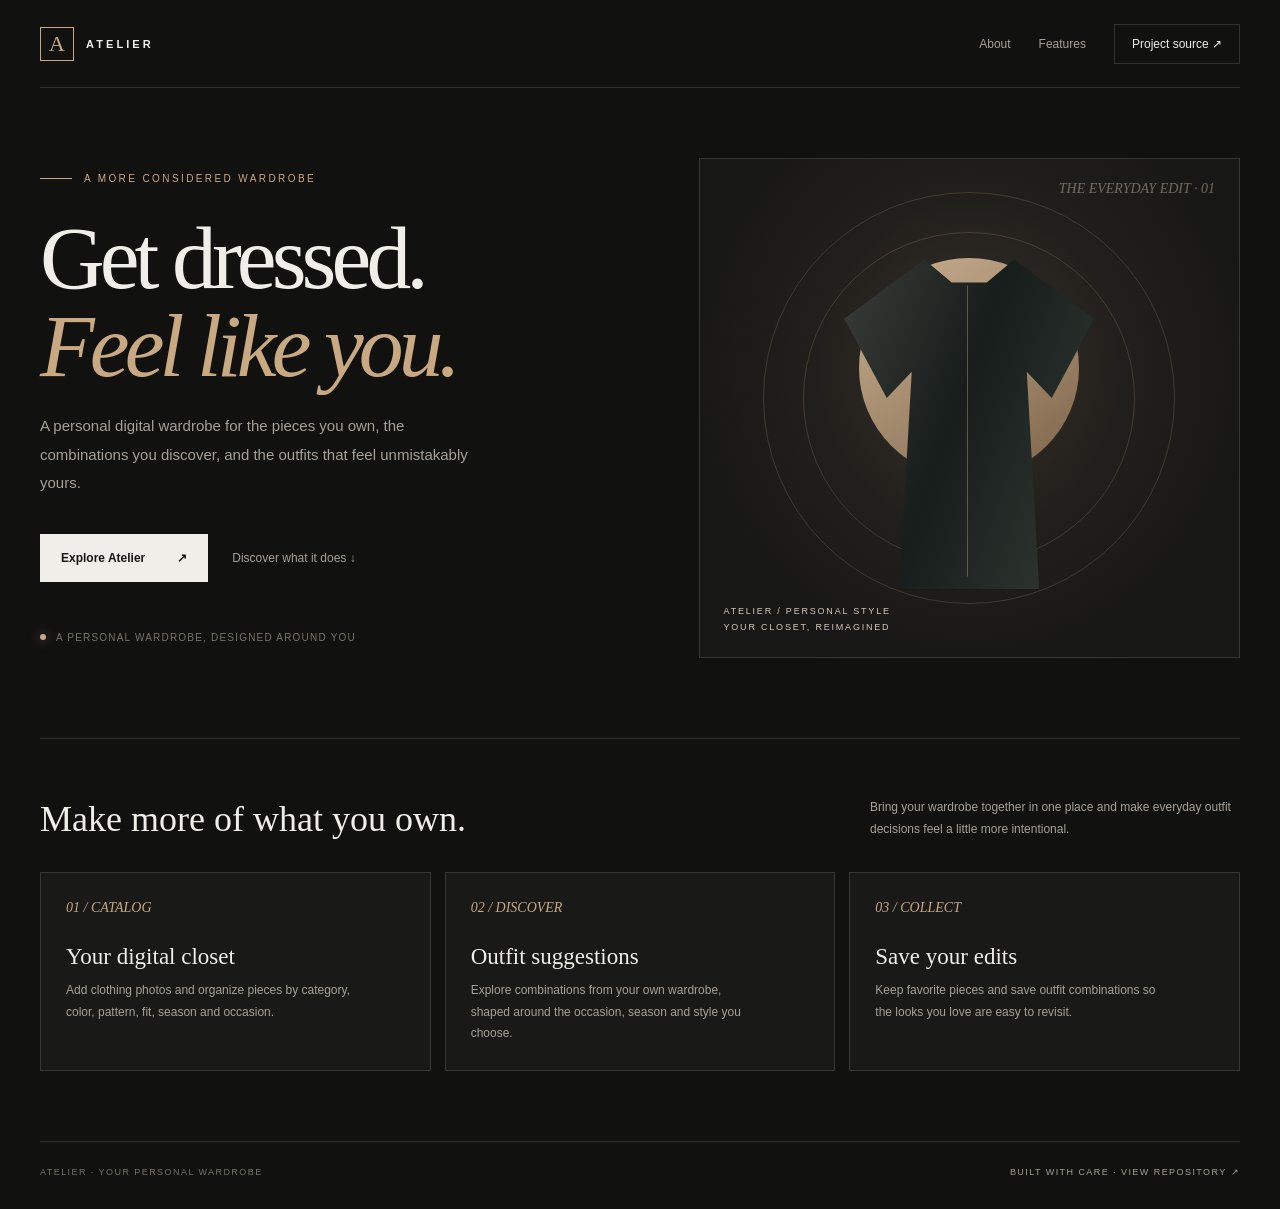
==== index.html @ a168b687 "Add standalone Atelier GitHub Pages landing page" ====
<!doctype html>
<html lang="en">
<head>
  <meta charset="utf-8">
  <meta name="viewport" content="width=device-width, initial-scale=1">
  <meta name="theme-color" content="#111110">
  <meta name="description" content="Atelier is a personal digital wardrobe: organize the pieces you own and discover outfits that feel like you.">
  <title>Atelier — Your wardrobe, thoughtfully edited</title>
  <style>
    :root{color-scheme:dark;--bg:#111110;--panel:#191918;--ink:#f0eee9;--muted:#a5a198;--quiet:#77736b;--gold:#c9a982;--line:rgba(240,238,233,.14);--serif:Georgia,"Times New Roman",serif;--sans:"Avenir Next",Avenir,"Segoe UI",sans-serif}
    *{box-sizing:border-box}html{min-width:320px;scroll-behavior:smooth}body{margin:0;background:var(--bg);color:var(--ink);font-family:var(--sans);-webkit-font-smoothing:antialiased}
    a{color:inherit;text-decoration:none}.shell{width:min(1200px,calc(100% - 64px));margin:auto}
    .topbar{height:88px;display:flex;align-items:center;justify-content:space-between;border-bottom:1px solid var(--line)}
    .brand{display:flex;align-items:center;gap:12px;font-size:11px;font-weight:700;letter-spacing:.28em}
    .brand-mark{width:34px;height:34px;display:grid;place-items:center;border:1px solid var(--gold);color:var(--gold);font:22px var(--serif);letter-spacing:0}
    .nav{display:flex;align-items:center;gap:28px;color:var(--muted);font-size:12px}.nav a:hover,.footer a:hover{color:var(--ink)}
    .nav .nav-cta{padding:12px 17px;border:1px solid var(--line);color:var(--ink)}
    .hero{min-height:650px;display:grid;grid-template-columns:1.05fr .95fr;align-items:center;gap:60px;padding:70px 0 80px}
    .eyebrow{display:flex;align-items:center;gap:12px;color:var(--gold);font-size:10px;letter-spacing:.24em;text-transform:uppercase}
    .eyebrow:before{content:"";width:32px;height:1px;background:var(--gold)}
    h1{margin:30px 0 22px;font:clamp(58px,7vw,94px)/.98 var(--serif);font-weight:400;letter-spacing:-.055em}
    h1 em{color:var(--gold);font-weight:400}
    .intro{max-width:440px;color:var(--muted);font-size:15px;line-height:1.9}
    .actions{display:flex;align-items:center;gap:24px;flex-wrap:wrap;margin-top:36px}
    .primary{display:inline-flex;align-items:center;gap:32px;padding:17px 21px;background:var(--ink);color:#171614;font-size:12px;font-weight:650;transition:transform .2s,background .2s}
    .primary:hover{transform:translateY(-2px);background:#d8c2a7}
    .secondary{font-size:12px;color:var(--muted)}.secondary:hover{color:var(--ink)}
    .private-note{display:flex;align-items:center;gap:10px;margin-top:50px;color:var(--quiet);font-size:10px;letter-spacing:.12em;text-transform:uppercase}
    .dot{width:6px;height:6px;border-radius:50%;background:var(--gold);box-shadow:0 0 12px #c9a98288}
    .visual{position:relative;min-height:500px;overflow:hidden;background:radial-gradient(ellipse at 50% 42%,#39332c 0,#211f1b 42%,#171715 75%);border:1px solid var(--line)}
    .visual:before,.visual:after{content:"";position:absolute;border:1px solid #c9a98235;border-radius:50%;width:410px;height:410px;left:50%;top:48%;transform:translate(-50%,-50%)}
    .visual:after{width:330px;height:330px}
    .sun{position:absolute;width:220px;height:220px;border-radius:50%;background:linear-gradient(145deg,#e5c8a5,#8b6e50);opacity:.86;left:50%;top:42%;transform:translate(-50%,-50%);filter:blur(.2px)}
    .garment{position:absolute;z-index:2;left:50%;top:48%;transform:translate(-50%,-42%);width:250px;height:330px;background:linear-gradient(110deg,#393d39,#171d1b 45%,#343a35);clip-path:polygon(32% 0,43% 7%,57% 7%,68% 0,100% 18%,83% 42%,73% 34%,78% 100%,22% 100%,27% 34%,17% 42%,0 18%);filter:drop-shadow(0 18px 28px #0009)}
    .garment:after{content:"";position:absolute;left:49%;top:8%;height:88%;width:1px;background:#d8c8ae55}
    .visual-label{position:absolute;z-index:3;left:24px;bottom:22px;color:#d6c7b5;font-size:9px;letter-spacing:.2em;line-height:1.8}
    .visual-index{position:absolute;right:24px;top:22px;color:#d6c7b577;font:italic 14px var(--serif)}
    .section{border-top:1px solid var(--line);padding:58px 0 70px}
    .section-head{display:flex;align-items:end;justify-content:space-between;gap:30px;margin-bottom:32px}
    .section h2{margin:0;font:36px var(--serif);font-weight:400}
    .section-head p{max-width:370px;margin:0;color:var(--muted);font-size:12px;line-height:1.8}
    .features{display:grid;grid-template-columns:repeat(3,1fr);gap:14px}
    .feature{min-height:190px;padding:25px;background:var(--panel);border:1px solid var(--line)}
    .number{color:var(--gold);font:italic 14px var(--serif)}
    .feature h3{margin:28px 0 10px;font:23px var(--serif);font-weight:400}
    .feature p{max-width:290px;margin:0;color:var(--muted);font-size:12px;line-height:1.8}
    .footer{display:flex;justify-content:space-between;gap:20px;padding:25px 0 32px;border-top:1px solid var(--line);color:var(--quiet);font-size:9px;letter-spacing:.16em;text-transform:uppercase}
    .footer a{color:var(--muted)}
    @media(max-width:760px){.shell{width:min(100% - 36px,560px)}.topbar{height:72px}.nav{gap:14px}.nav .nav-cta{padding:10px}.hero{grid-template-columns:1fr;gap:38px;padding:62px 0}.hero-copy{padding:0 2px}h1{font-size:clamp(58px,15vw,82px)}.visual{min-height:420px}.section-head{display:block}.section-head p{margin-top:14px}.features{grid-template-columns:1fr}.feature{min-height:160px}.footer{flex-direction:column}.private-note{margin-top:34px}}
    @media(prefers-reduced-motion:reduce){html{scroll-behavior:auto}*,*:before,*:after{transition:none!important}}
  </style>
</head>
<body>
  <div class="shell">
    <header class="topbar">
      <a class="brand" href="./" aria-label="Atelier home"><span class="brand-mark">A</span><span>ATELIER</span></a>
      <nav class="nav" aria-label="Main navigation">
        <a href="#about">About</a>
        <a href="#features">Features</a>
        <a class="nav-cta" href="https://github.com/DHANUSH7331/Wardrobe" target="_blank" rel="noopener noreferrer">Project source ↗</a>
      </nav>
    </header>
    <main>
      <section class="hero" id="about">
        <div class="hero-copy">
          <p class="eyebrow">A more considered wardrobe</p>
          <h1>Get dressed.<br><em>Feel like you.</em></h1>
          <p class="intro">A personal digital wardrobe for the pieces you own, the combinations you discover, and the outfits that feel unmistakably yours.</p>
          <div class="actions">
            <a class="primary" href="https://github.com/DHANUSH7331/Wardrobe" target="_blank" rel="noopener noreferrer">Explore Atelier <span aria-hidden="true">↗</span></a>
            <a class="secondary" href="#features">Discover what it does ↓</a>
          </div>
          <p class="private-note"><span class="dot"></span> A personal wardrobe, designed around you</p>
        </div>
        <div class="visual" role="img" aria-label="Abstract editorial illustration of a tailored garment">
          <span class="visual-index">THE EVERYDAY EDIT · 01</span>
          <span class="sun"></span><span class="garment"></span>
          <span class="visual-label">ATELIER / PERSONAL STYLE<br>YOUR CLOSET, REIMAGINED</span>
        </div>
      </section>
      <section class="section" id="features">
        <div class="section-head">
          <h2>Make more of what you own.</h2>
          <p>Bring your wardrobe together in one place and make everyday outfit decisions feel a little more intentional.</p>
        </div>
        <div class="features">
          <article class="feature"><span class="number">01 / CATALOG</span><h3>Your digital closet</h3><p>Add clothing photos and organize pieces by category, color, pattern, fit, season and occasion.</p></article>
          <article class="feature"><span class="number">02 / DISCOVER</span><h3>Outfit suggestions</h3><p>Explore combinations from your own wardrobe, shaped around the occasion, season and style you choose.</p></article>
          <article class="feature"><span class="number">03 / COLLECT</span><h3>Save your edits</h3><p>Keep favorite pieces and save outfit combinations so the looks you love are easy to revisit.</p></article>
        </div>
      </section>
    </main>
    <footer class="footer"><span>ATELIER · YOUR PERSONAL WARDROBE</span><a href="https://github.com/DHANUSH7331/Wardrobe" target="_blank" rel="noopener noreferrer">Built with care · View repository ↗</a></footer>
  </div>
</body>
</html>
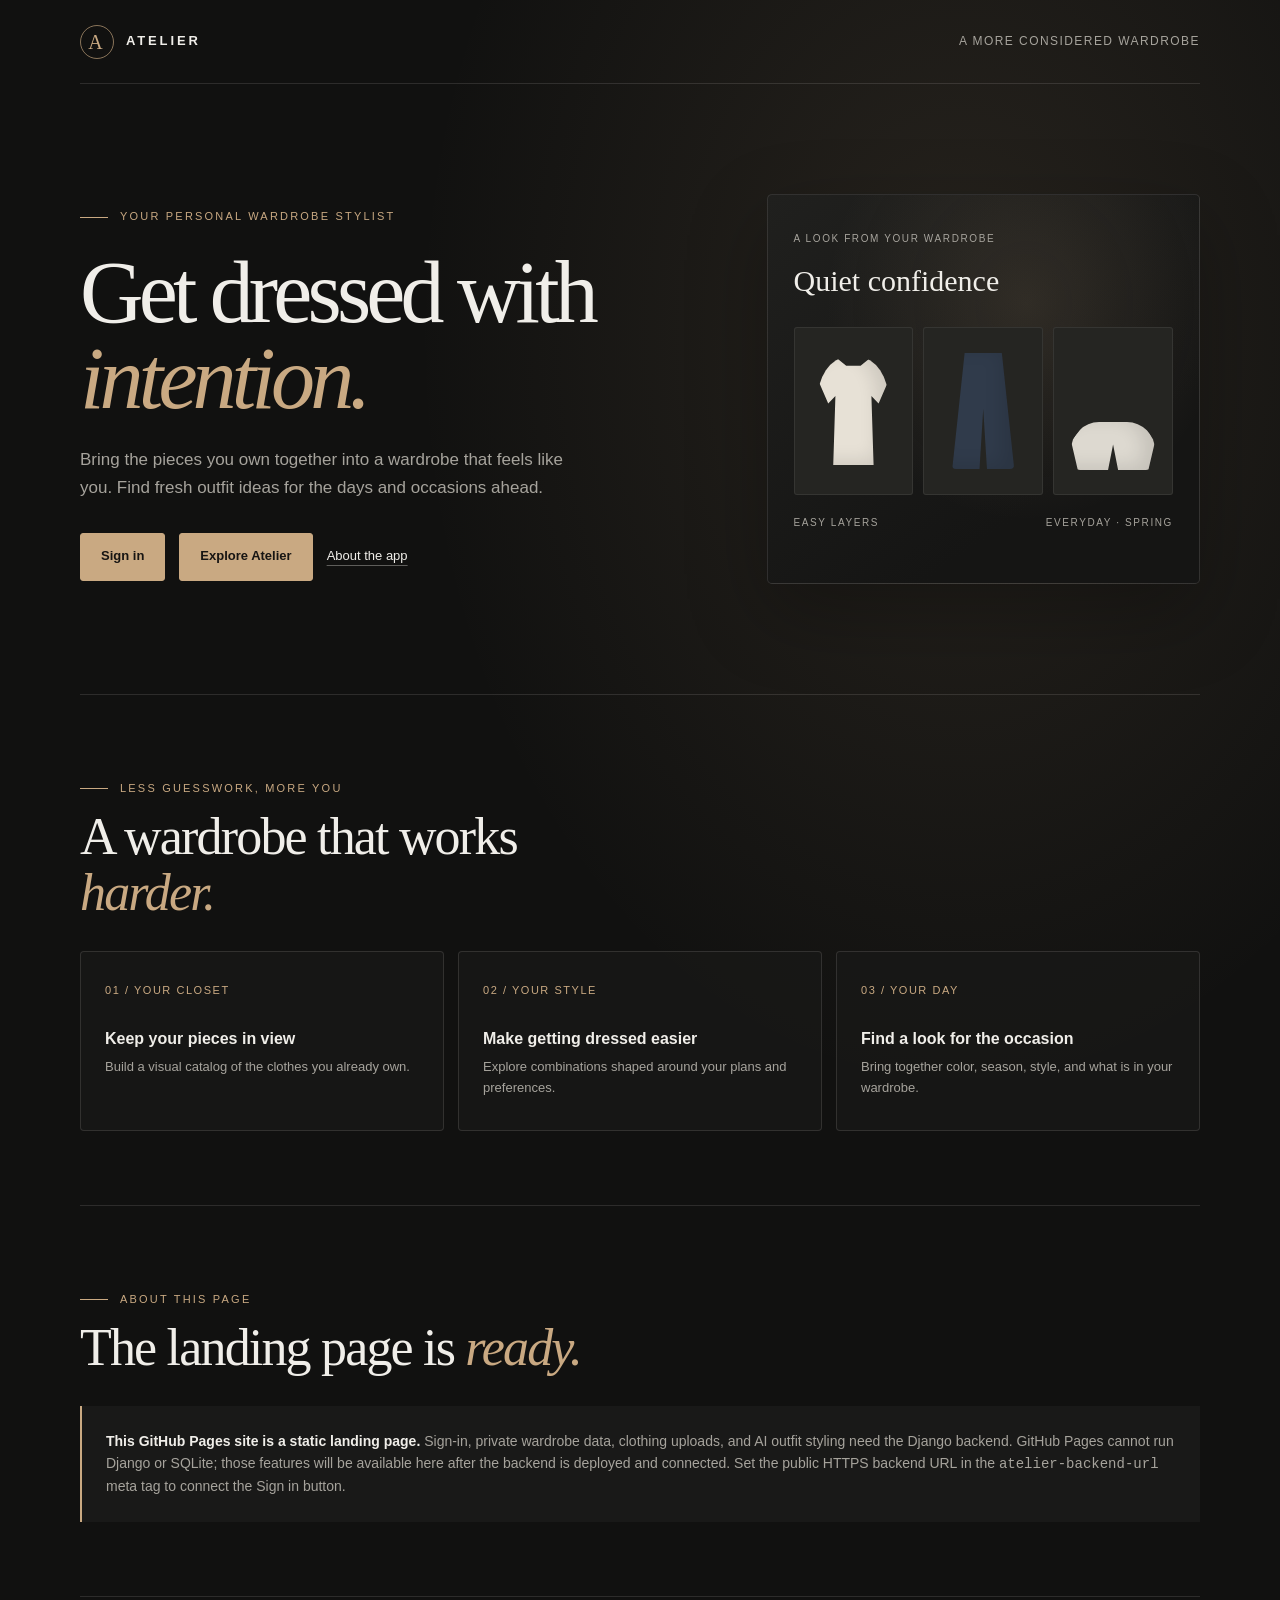
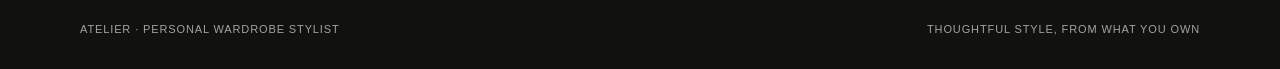
==== commit 61cfee67: "changes" ====
--- a/index.html
+++ b/index.html
@@ -1,96 +1,457 @@
 <!doctype html>
 <html lang="en">
 <head>
-  <meta charset="utf-8">
-  <meta name="viewport" content="width=device-width, initial-scale=1">
-  <meta name="theme-color" content="#111110">
-  <meta name="description" content="Atelier is a personal digital wardrobe: organize the pieces you own and discover outfits that feel like you.">
-  <title>Atelier — Your wardrobe, thoughtfully edited</title>
-  <style>
-    :root{color-scheme:dark;--bg:#111110;--panel:#191918;--ink:#f0eee9;--muted:#a5a198;--quiet:#77736b;--gold:#c9a982;--line:rgba(240,238,233,.14);--serif:Georgia,"Times New Roman",serif;--sans:"Avenir Next",Avenir,"Segoe UI",sans-serif}
-    *{box-sizing:border-box}html{min-width:320px;scroll-behavior:smooth}body{margin:0;background:var(--bg);color:var(--ink);font-family:var(--sans);-webkit-font-smoothing:antialiased}
-    a{color:inherit;text-decoration:none}.shell{width:min(1200px,calc(100% - 64px));margin:auto}
-    .topbar{height:88px;display:flex;align-items:center;justify-content:space-between;border-bottom:1px solid var(--line)}
-    .brand{display:flex;align-items:center;gap:12px;font-size:11px;font-weight:700;letter-spacing:.28em}
-    .brand-mark{width:34px;height:34px;display:grid;place-items:center;border:1px solid var(--gold);color:var(--gold);font:22px var(--serif);letter-spacing:0}
-    .nav{display:flex;align-items:center;gap:28px;color:var(--muted);font-size:12px}.nav a:hover,.footer a:hover{color:var(--ink)}
-    .nav .nav-cta{padding:12px 17px;border:1px solid var(--line);color:var(--ink)}
-    .hero{min-height:650px;display:grid;grid-template-columns:1.05fr .95fr;align-items:center;gap:60px;padding:70px 0 80px}
-    .eyebrow{display:flex;align-items:center;gap:12px;color:var(--gold);font-size:10px;letter-spacing:.24em;text-transform:uppercase}
-    .eyebrow:before{content:"";width:32px;height:1px;background:var(--gold)}
-    h1{margin:30px 0 22px;font:clamp(58px,7vw,94px)/.98 var(--serif);font-weight:400;letter-spacing:-.055em}
-    h1 em{color:var(--gold);font-weight:400}
-    .intro{max-width:440px;color:var(--muted);font-size:15px;line-height:1.9}
-    .actions{display:flex;align-items:center;gap:24px;flex-wrap:wrap;margin-top:36px}
-    .primary{display:inline-flex;align-items:center;gap:32px;padding:17px 21px;background:var(--ink);color:#171614;font-size:12px;font-weight:650;transition:transform .2s,background .2s}
-    .primary:hover{transform:translateY(-2px);background:#d8c2a7}
-    .secondary{font-size:12px;color:var(--muted)}.secondary:hover{color:var(--ink)}
-    .private-note{display:flex;align-items:center;gap:10px;margin-top:50px;color:var(--quiet);font-size:10px;letter-spacing:.12em;text-transform:uppercase}
-    .dot{width:6px;height:6px;border-radius:50%;background:var(--gold);box-shadow:0 0 12px #c9a98288}
-    .visual{position:relative;min-height:500px;overflow:hidden;background:radial-gradient(ellipse at 50% 42%,#39332c 0,#211f1b 42%,#171715 75%);border:1px solid var(--line)}
-    .visual:before,.visual:after{content:"";position:absolute;border:1px solid #c9a98235;border-radius:50%;width:410px;height:410px;left:50%;top:48%;transform:translate(-50%,-50%)}
-    .visual:after{width:330px;height:330px}
-    .sun{position:absolute;width:220px;height:220px;border-radius:50%;background:linear-gradient(145deg,#e5c8a5,#8b6e50);opacity:.86;left:50%;top:42%;transform:translate(-50%,-50%);filter:blur(.2px)}
-    .garment{position:absolute;z-index:2;left:50%;top:48%;transform:translate(-50%,-42%);width:250px;height:330px;background:linear-gradient(110deg,#393d39,#171d1b 45%,#343a35);clip-path:polygon(32% 0,43% 7%,57% 7%,68% 0,100% 18%,83% 42%,73% 34%,78% 100%,22% 100%,27% 34%,17% 42%,0 18%);filter:drop-shadow(0 18px 28px #0009)}
-    .garment:after{content:"";position:absolute;left:49%;top:8%;height:88%;width:1px;background:#d8c8ae55}
-    .visual-label{position:absolute;z-index:3;left:24px;bottom:22px;color:#d6c7b5;font-size:9px;letter-spacing:.2em;line-height:1.8}
-    .visual-index{position:absolute;right:24px;top:22px;color:#d6c7b577;font:italic 14px var(--serif)}
-    .section{border-top:1px solid var(--line);padding:58px 0 70px}
-    .section-head{display:flex;align-items:end;justify-content:space-between;gap:30px;margin-bottom:32px}
-    .section h2{margin:0;font:36px var(--serif);font-weight:400}
-    .section-head p{max-width:370px;margin:0;color:var(--muted);font-size:12px;line-height:1.8}
-    .features{display:grid;grid-template-columns:repeat(3,1fr);gap:14px}
-    .feature{min-height:190px;padding:25px;background:var(--panel);border:1px solid var(--line)}
-    .number{color:var(--gold);font:italic 14px var(--serif)}
-    .feature h3{margin:28px 0 10px;font:23px var(--serif);font-weight:400}
-    .feature p{max-width:290px;margin:0;color:var(--muted);font-size:12px;line-height:1.8}
-    .footer{display:flex;justify-content:space-between;gap:20px;padding:25px 0 32px;border-top:1px solid var(--line);color:var(--quiet);font-size:9px;letter-spacing:.16em;text-transform:uppercase}
-    .footer a{color:var(--muted)}
-    @media(max-width:760px){.shell{width:min(100% - 36px,560px)}.topbar{height:72px}.nav{gap:14px}.nav .nav-cta{padding:10px}.hero{grid-template-columns:1fr;gap:38px;padding:62px 0}.hero-copy{padding:0 2px}h1{font-size:clamp(58px,15vw,82px)}.visual{min-height:420px}.section-head{display:block}.section-head p{margin-top:14px}.features{grid-template-columns:1fr}.feature{min-height:160px}.footer{flex-direction:column}.private-note{margin-top:34px}}
-    @media(prefers-reduced-motion:reduce){html{scroll-behavior:auto}*,*:before,*:after{transition:none!important}}
-  </style>
+    <meta charset="utf-8">
+    <meta name="viewport" content="width=device-width, initial-scale=1">
+    <meta name="theme-color" content="#111110">
+    <meta name="description" content="A more considered wardrobe, with personal outfit ideas from Atelier.">
+    <meta name="atelier-backend-url" content="">
+    <title>Atelier — Your wardrobe, with intention</title>
+    <link rel="icon" type="image/svg+xml" href="./stylist/static/wardrobe/icons/favicon.svg">
+    <link rel="manifest" type="application/manifest+json" href="./manifest.webmanifest">
+    <style>
+        :root {
+            color-scheme: dark;
+            --ink: #f0eee9;
+            --muted: #a6a39c;
+            --line: rgba(240, 238, 233, .12);
+            --accent: #c9a982;
+            --surface: #191918;
+        }
+
+        * { box-sizing: border-box; }
+
+        html { scroll-behavior: smooth; }
+
+        body {
+            min-width: 320px;
+            margin: 0;
+            color: var(--ink);
+            background:
+                radial-gradient(ellipse at 75% 20%, rgba(201, 169, 130, .12), transparent 34rem),
+                #111110;
+            font: 16px/1.6 "Segoe UI", Arial, sans-serif;
+        }
+
+        a { color: inherit; }
+
+        .shell {
+            width: min(1120px, calc(100% - 40px));
+            margin-inline: auto;
+        }
+
+        .topbar {
+            display: flex;
+            min-height: 84px;
+            align-items: center;
+            justify-content: space-between;
+            border-bottom: 1px solid var(--line);
+        }
+
+        .wordmark {
+            display: inline-flex;
+            align-items: center;
+            gap: 12px;
+            font-size: 13px;
+            font-weight: 700;
+            letter-spacing: .22em;
+            text-decoration: none;
+        }
+
+        .mark {
+            display: grid;
+            width: 34px;
+            height: 34px;
+            place-items: center;
+            border: 1px solid rgba(201, 169, 130, .65);
+            border-radius: 50%;
+            color: var(--accent);
+            font: 20px/1 Georgia, serif;
+        }
+
+        .topbar-note {
+            color: var(--muted);
+            font-size: 12px;
+            letter-spacing: .12em;
+            text-transform: uppercase;
+        }
+
+        .hero {
+            display: grid;
+            min-height: 610px;
+            grid-template-columns: minmax(0, 1.15fr) minmax(280px, .85fr);
+            align-items: center;
+            gap: clamp(36px, 8vw, 100px);
+            padding-block: 76px;
+        }
+
+        .eyebrow {
+            display: flex;
+            align-items: center;
+            gap: 12px;
+            color: var(--accent);
+            font-size: 11px;
+            letter-spacing: .2em;
+            text-transform: uppercase;
+        }
+
+        .eyebrow::before {
+            width: 28px;
+            height: 1px;
+            background: currentColor;
+            content: "";
+        }
+
+        h1, h2, .look-title {
+            font-family: Georgia, "Times New Roman", serif;
+            font-weight: 400;
+        }
+
+        h1 {
+            max-width: 650px;
+            margin: 24px 0;
+            font-size: clamp(52px, 8vw, 88px);
+            letter-spacing: -.055em;
+            line-height: .98;
+        }
+
+        h1 em, h2 em { color: var(--accent); font-weight: 400; }
+
+        .hero-copy {
+            max-width: 500px;
+            color: var(--muted);
+            font-size: 17px;
+        }
+
+        .actions {
+            display: flex;
+            flex-wrap: wrap;
+            align-items: center;
+            gap: 14px;
+            margin-top: 32px;
+        }
+
+        .button {
+            display: inline-flex;
+            min-height: 48px;
+            align-items: center;
+            justify-content: center;
+            padding: 0 20px;
+            border: 1px solid var(--accent);
+            border-radius: 3px;
+            color: #171513;
+            background: var(--accent);
+            font: inherit;
+            font-size: 13px;
+            font-weight: 650;
+            text-decoration: none;
+            transition: background .2s ease, transform .2s ease;
+            cursor: pointer;
+        }
+
+        .button:hover { background: #d7bb98; transform: translateY(-2px); }
+        .button[hidden] { display: none; }
+
+        .text-link {
+            color: var(--ink);
+            font-size: 13px;
+            text-decoration-color: rgba(240, 238, 233, .35);
+            text-underline-offset: 5px;
+        }
+
+        .wardrobe-card {
+            position: relative;
+            min-height: 390px;
+            overflow: hidden;
+            padding: 26px;
+            border: 1px solid var(--line);
+            border-radius: 5px;
+            background:
+                radial-gradient(ellipse at 60% 28%, rgba(201, 169, 130, .13), transparent 55%),
+                linear-gradient(145deg, #20201e, #151514 72%);
+            box-shadow: 0 28px 80px rgba(0, 0, 0, .28);
+        }
+
+        .card-kicker, .card-foot {
+            color: var(--muted);
+            font-size: 10px;
+            letter-spacing: .16em;
+            text-transform: uppercase;
+        }
+
+        .look-title {
+            margin: 8px 0 22px;
+            font-size: 30px;
+        }
+
+        .look-items {
+            display: grid;
+            grid-template-columns: repeat(3, 1fr);
+            gap: 10px;
+        }
+
+        .look-item {
+            display: grid;
+            min-height: 168px;
+            place-items: center;
+            overflow: hidden;
+            border: 1px solid rgba(240, 238, 233, .08);
+            border-radius: 3px;
+            background: #252522;
+        }
+
+        .garment {
+            width: 72px;
+            height: 108px;
+            border-radius: 42% 42% 12% 12%;
+            background: #e7e1d6;
+            box-shadow: inset -12px -4px 18px rgba(0, 0, 0, .11);
+            clip-path: polygon(25% 0, 40% 8%, 60% 8%, 75% 0, 100% 20%, 85% 43%, 75% 36%, 78% 100%, 22% 100%, 25% 36%, 15% 43%, 0 20%);
+        }
+
+        .look-item:nth-child(2) .garment {
+            width: 62px;
+            height: 116px;
+            border-radius: 8px 8px 4px 4px;
+            background: #303b4b;
+            clip-path: polygon(20% 0, 80% 0, 100% 100%, 56% 100%, 50% 48%, 44% 100%, 0 100%);
+        }
+
+        .look-item:nth-child(3) .garment {
+            width: 84px;
+            height: 48px;
+            align-self: end;
+            margin-bottom: 24px;
+            border-radius: 28px 28px 9px 9px;
+            background: #ddd9d0;
+            clip-path: polygon(0 40%, 18% 0, 84% 0, 100% 40%, 92% 100%, 56% 100%, 50% 47%, 44% 100%, 8% 100%);
+        }
+
+        .item-label {
+            align-self: start;
+            margin-top: -13px;
+            color: #c9c4ba;
+            font-size: 10px;
+            letter-spacing: .06em;
+        }
+
+        .card-foot {
+            display: flex;
+            justify-content: space-between;
+            margin-top: 20px;
+        }
+
+        .section {
+            padding-block: 74px;
+            border-top: 1px solid var(--line);
+        }
+
+        .section-heading {
+            max-width: 560px;
+            margin: 0 0 30px;
+            font-size: clamp(34px, 5vw, 52px);
+            letter-spacing: -.035em;
+            line-height: 1.08;
+        }
+
+        .features {
+            display: grid;
+            grid-template-columns: repeat(3, 1fr);
+            gap: 14px;
+        }
+
+        .feature {
+            min-height: 180px;
+            padding: 24px;
+            border: 1px solid var(--line);
+            border-radius: 4px;
+            background: rgba(25, 25, 24, .72);
+        }
+
+        .feature-number {
+            color: var(--accent);
+            font-size: 11px;
+            letter-spacing: .14em;
+        }
+
+        .feature h3 { margin: 24px 0 6px; font-size: 16px; font-weight: 600; }
+        .feature p { margin: 0; color: var(--muted); font-size: 13px; }
+
+        .backend-note {
+            padding: 24px;
+            border-left: 2px solid var(--accent);
+            background: var(--surface);
+            color: var(--muted);
+            font-size: 14px;
+        }
+
+        .backend-note strong { color: var(--ink); }
+
+        .footer {
+            display: flex;
+            flex-wrap: wrap;
+            justify-content: space-between;
+            gap: 12px;
+            padding-block: 24px 32px;
+            border-top: 1px solid var(--line);
+            color: var(--muted);
+            font-size: 11px;
+            letter-spacing: .08em;
+            text-transform: uppercase;
+        }
+
+        @media (max-width: 760px) {
+            .topbar { min-height: 68px; }
+            .topbar-note { max-width: 135px; text-align: right; }
+            .hero {
+                min-height: auto;
+                grid-template-columns: 1fr;
+                gap: 42px;
+                padding-block: 62px;
+            }
+            .wardrobe-card { min-height: 330px; }
+            .look-item { min-height: 140px; }
+            .features { grid-template-columns: 1fr; }
+            .feature { min-height: 150px; }
+        }
+
+        @media (max-width: 420px) {
+            .shell { width: min(100% - 28px, 1120px); }
+            .look-items { gap: 6px; }
+            .look-item { min-height: 120px; }
+            .garment { transform: scale(.82); }
+        }
+
+        @media (prefers-reduced-motion: reduce) {
+            *, *::before, *::after {
+                scroll-behavior: auto !important;
+                transition-duration: .01ms !important;
+            }
+        }
+    </style>
 </head>
 <body>
-  <div class="shell">
-    <header class="topbar">
-      <a class="brand" href="./" aria-label="Atelier home"><span class="brand-mark">A</span><span>ATELIER</span></a>
-      <nav class="nav" aria-label="Main navigation">
-        <a href="#about">About</a>
-        <a href="#features">Features</a>
-        <a class="nav-cta" href="https://github.com/DHANUSH7331/Wardrobe" target="_blank" rel="noopener noreferrer">Project source ↗</a>
-      </nav>
+    <header class="shell topbar">
+        <a class="wordmark" href="./" aria-label="Atelier home">
+            <span class="mark" aria-hidden="true">A</span>
+            <span>ATELIER</span>
+        </a>
+        <span class="topbar-note">A more considered wardrobe</span>
     </header>
+
     <main>
-      <section class="hero" id="about">
-        <div class="hero-copy">
-          <p class="eyebrow">A more considered wardrobe</p>
-          <h1>Get dressed.<br><em>Feel like you.</em></h1>
-          <p class="intro">A personal digital wardrobe for the pieces you own, the combinations you discover, and the outfits that feel unmistakably yours.</p>
-          <div class="actions">
-            <a class="primary" href="https://github.com/DHANUSH7331/Wardrobe" target="_blank" rel="noopener noreferrer">Explore Atelier <span aria-hidden="true">↗</span></a>
-            <a class="secondary" href="#features">Discover what it does ↓</a>
-          </div>
-          <p class="private-note"><span class="dot"></span> A personal wardrobe, designed around you</p>
-        </div>
-        <div class="visual" role="img" aria-label="Abstract editorial illustration of a tailored garment">
-          <span class="visual-index">THE EVERYDAY EDIT · 01</span>
-          <span class="sun"></span><span class="garment"></span>
-          <span class="visual-label">ATELIER / PERSONAL STYLE<br>YOUR CLOSET, REIMAGINED</span>
-        </div>
-      </section>
-      <section class="section" id="features">
-        <div class="section-head">
-          <h2>Make more of what you own.</h2>
-          <p>Bring your wardrobe together in one place and make everyday outfit decisions feel a little more intentional.</p>
-        </div>
-        <div class="features">
-          <article class="feature"><span class="number">01 / CATALOG</span><h3>Your digital closet</h3><p>Add clothing photos and organize pieces by category, color, pattern, fit, season and occasion.</p></article>
-          <article class="feature"><span class="number">02 / DISCOVER</span><h3>Outfit suggestions</h3><p>Explore combinations from your own wardrobe, shaped around the occasion, season and style you choose.</p></article>
-          <article class="feature"><span class="number">03 / COLLECT</span><h3>Save your edits</h3><p>Keep favorite pieces and save outfit combinations so the looks you love are easy to revisit.</p></article>
-        </div>
-      </section>
+        <section class="shell hero" aria-labelledby="hero-title">
+            <div>
+                <p class="eyebrow">Your personal wardrobe stylist</p>
+                <h1 id="hero-title">Get dressed with <em>intention.</em></h1>
+                <p class="hero-copy">
+                    Bring the pieces you own together into a wardrobe that feels like you.
+                    Find fresh outfit ideas for the days and occasions ahead.
+                </p>
+                <div class="actions">
+                    <a class="button" href="#app-status" data-sign-in>Sign in</a>
+                    <a class="button" href="#experience">Explore Atelier</a>
+                    <button class="button" type="button" data-pwa-install hidden>Install Atelier</button>
+                    <a class="text-link" href="#app-status">About the app</a>
+                </div>
+            </div>
+
+            <aside class="wardrobe-card" aria-label="Illustration of a coordinated outfit">
+                <p class="card-kicker">A look from your wardrobe</p>
+                <h2 class="look-title">Quiet confidence</h2>
+                <div class="look-items" aria-hidden="true">
+                    <div class="look-item"><span class="garment"></span></div>
+                    <div class="look-item"><span class="garment"></span></div>
+                    <div class="look-item"><span class="garment"></span></div>
+                </div>
+                <div class="card-foot"><span>Easy layers</span><span>Everyday · Spring</span></div>
+            </aside>
+        </section>
+
+        <section class="shell section" id="experience" aria-labelledby="experience-title">
+            <p class="eyebrow">Less guesswork, more you</p>
+            <h2 class="section-heading" id="experience-title">A wardrobe that works <em>harder.</em></h2>
+            <div class="features">
+                <article class="feature">
+                    <span class="feature-number">01 / YOUR CLOSET</span>
+                    <h3>Keep your pieces in view</h3>
+                    <p>Build a visual catalog of the clothes you already own.</p>
+                </article>
+                <article class="feature">
+                    <span class="feature-number">02 / YOUR STYLE</span>
+                    <h3>Make getting dressed easier</h3>
+                    <p>Explore combinations shaped around your plans and preferences.</p>
+                </article>
+                <article class="feature">
+                    <span class="feature-number">03 / YOUR DAY</span>
+                    <h3>Find a look for the occasion</h3>
+                    <p>Bring together color, season, style, and what is in your wardrobe.</p>
+                </article>
+            </div>
+        </section>
+
+        <section class="shell section" id="app-status" aria-labelledby="app-status-title">
+            <p class="eyebrow">About this page</p>
+            <h2 class="section-heading" id="app-status-title">The landing page is <em>ready.</em></h2>
+            <div class="backend-note" role="status">
+                <strong>This GitHub Pages site is a static landing page.</strong>
+                Sign-in, private wardrobe data, clothing uploads, and AI outfit styling
+                need the Django backend. GitHub Pages cannot run Django or SQLite; those
+                features will be available here after the backend is deployed and connected.
+                Set the public HTTPS backend URL in the
+                <code>atelier-backend-url</code> meta tag to connect the Sign in button.
+            </div>
+        </section>
     </main>
-    <footer class="footer"><span>ATELIER · YOUR PERSONAL WARDROBE</span><a href="https://github.com/DHANUSH7331/Wardrobe" target="_blank" rel="noopener noreferrer">Built with care · View repository ↗</a></footer>
-  </div>
+
+    <footer class="shell footer">
+        <span>Atelier · Personal Wardrobe Stylist</span>
+        <span>Thoughtful style, from what you own</span>
+    </footer>
+
+    <script>
+        const installButton = document.querySelector('[data-pwa-install]');
+        const signInLink = document.querySelector('[data-sign-in]');
+        let installPrompt = null;
+        const configuredBackendUrl = document
+            .querySelector('meta[name="atelier-backend-url"]')
+            .content.trim();
+        const localBackendUrl = location.protocol === 'file:'
+            ? 'http://127.0.0.1:8000'
+            : ['localhost', '127.0.0.1'].includes(location.hostname)
+                ? location.origin
+                : '';
+        const backendUrl = configuredBackendUrl || localBackendUrl;
+
+        if (backendUrl) {
+            signInLink.href = new URL('/accounts/login/', backendUrl).href;
+        }
+
+        if ('serviceWorker' in navigator) {
+            navigator.serviceWorker.register('./service-worker.js')
+                .catch((error) => {
+                    console.error('Atelier Pages service worker registration failed:', error);
+                });
+        }
+
+        window.addEventListener('beforeinstallprompt', (event) => {
+            event.preventDefault();
+            installPrompt = event;
+            installButton.hidden = false;
+        });
+
+        installButton.addEventListener('click', async () => {
+            if (!installPrompt) return;
+            installPrompt.prompt();
+            await installPrompt.userChoice;
+            installPrompt = null;
+            installButton.hidden = true;
+        });
+
+        window.addEventListener('appinstalled', () => {
+            installPrompt = null;
+            installButton.hidden = true;
+        });
+    </script>
 </body>
 </html>
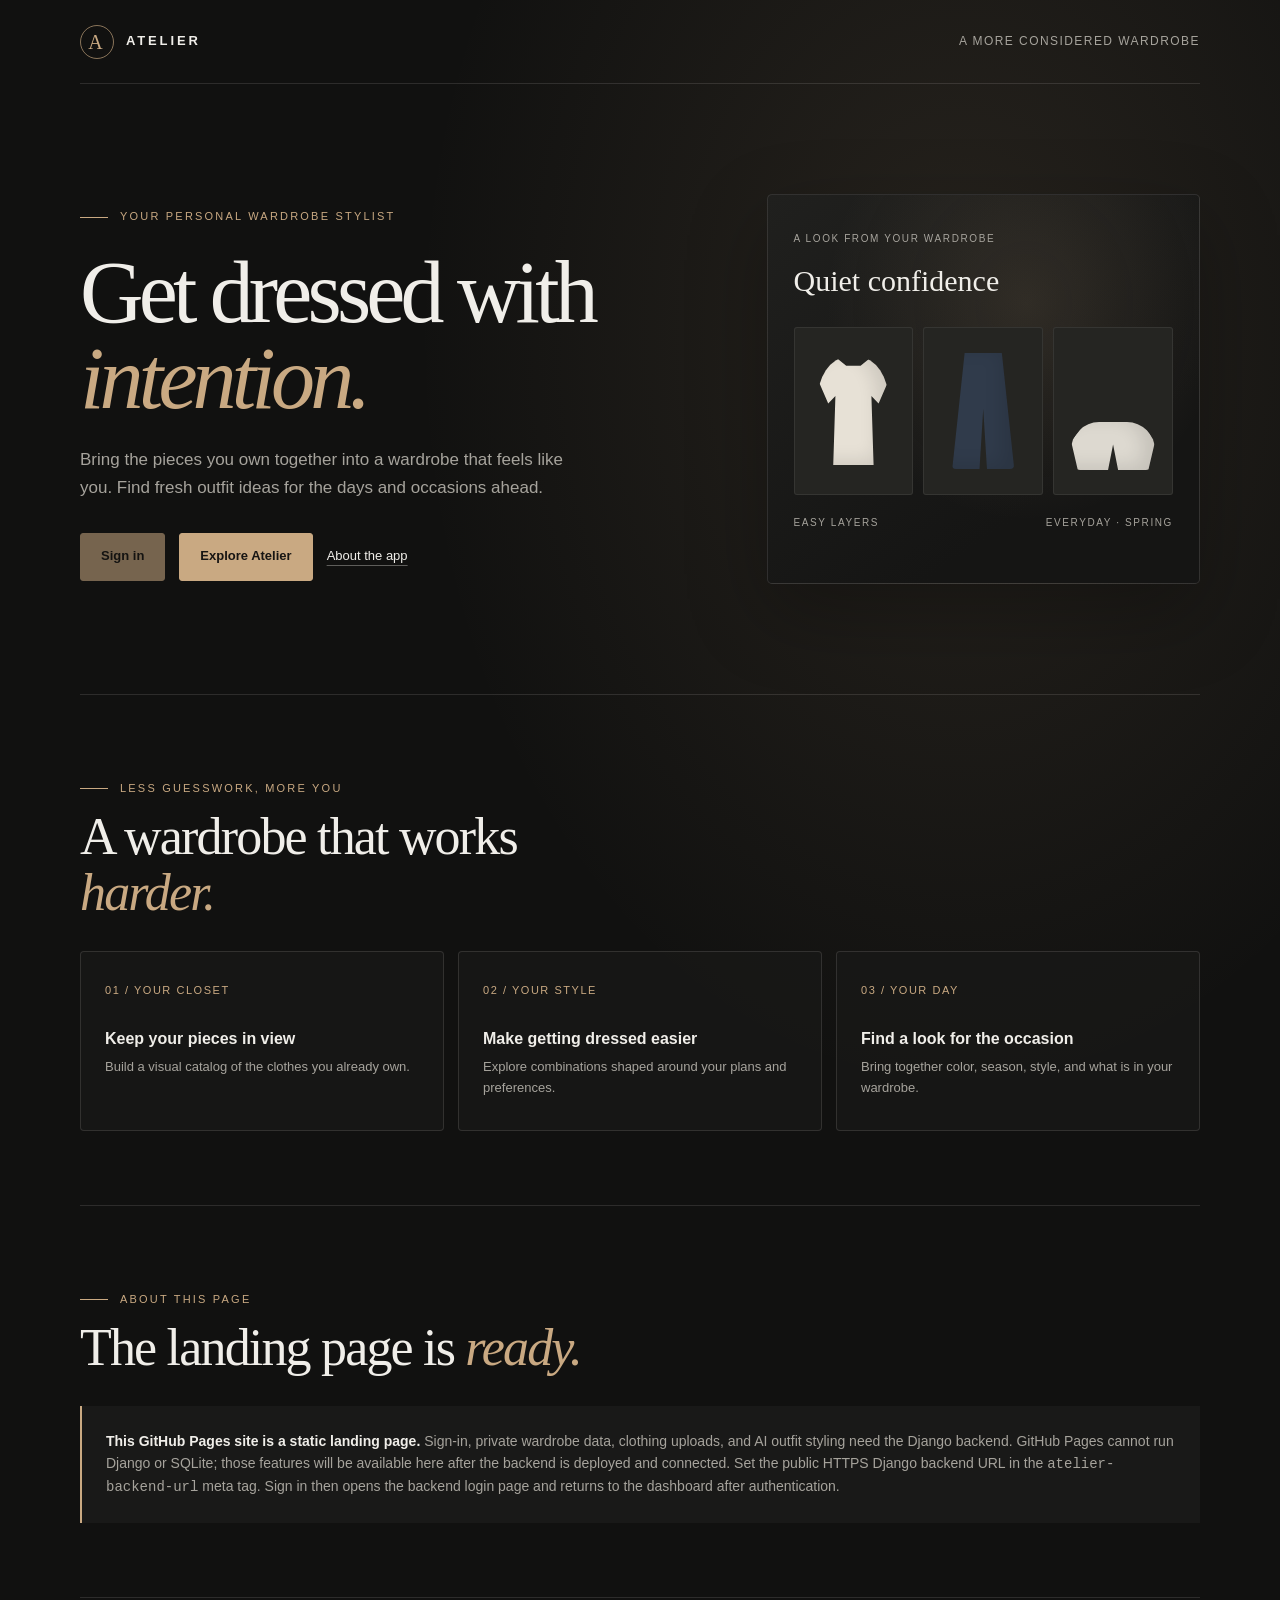
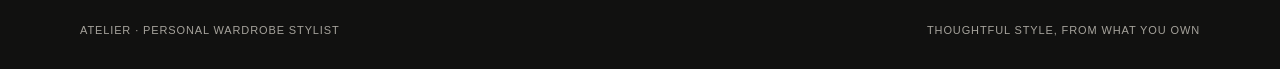
==== commit 92466302: "Merge branch 'main' of https://github.com/DHANUSH7331/Wardrobe" ====
--- a/index.html
+++ b/index.html
@@ -151,6 +151,7 @@
 
         .button:hover { background: #d7bb98; transform: translateY(-2px); }
         .button[hidden] { display: none; }
+        .button[aria-disabled="true"] { opacity: .55; cursor: not-allowed; }
 
         .text-link {
             color: var(--ink);
@@ -398,8 +399,9 @@
                 Sign-in, private wardrobe data, clothing uploads, and AI outfit styling
                 need the Django backend. GitHub Pages cannot run Django or SQLite; those
                 features will be available here after the backend is deployed and connected.
-                Set the public HTTPS backend URL in the
-                <code>atelier-backend-url</code> meta tag to connect the Sign in button.
+                Set the public HTTPS Django backend URL in the
+                <code>atelier-backend-url</code> meta tag. Sign in then opens the backend
+                login page and returns to the dashboard after authentication.
             </div>
         </section>
     </main>
@@ -416,18 +418,43 @@
         const configuredBackendUrl = document
             .querySelector('meta[name="atelier-backend-url"]')
             .content.trim();
-        const localBackendUrl = location.protocol === 'file:'
+        const isLocalHost = ['localhost', '127.0.0.1'].includes(location.hostname);
+        const localBackendUrl = isLocalHost || location.protocol === 'file:'
             ? 'http://127.0.0.1:8000'
-            : ['localhost', '127.0.0.1'].includes(location.hostname)
-                ? location.origin
-                : '';
+            : '';
         const backendUrl = configuredBackendUrl || localBackendUrl;
+        let loginReady = false;
 
         if (backendUrl) {
-            signInLink.href = new URL('/accounts/login/', backendUrl).href;
-        }
-
-        if ('serviceWorker' in navigator) {
+            try {
+                const backend = new URL(backendUrl);
+                const secureBackend = backend.protocol === 'https:'
+                    || (backend.protocol === 'http:'
+                        && ['localhost', '127.0.0.1'].includes(backend.hostname));
+                if (secureBackend) {
+                    const loginUrl = new URL('/accounts/login/', backend.origin);
+                    loginUrl.searchParams.set('next', '/dashboard/');
+                    signInLink.href = loginUrl.href;
+                    signInLink.removeAttribute('aria-disabled');
+                    signInLink.removeAttribute('title');
+                    loginReady = true;
+                }
+            } catch (error) {
+                console.warn('Atelier backend URL is invalid.');
+            }
+        }
+
+        if (!loginReady) {
+            signInLink.href = '#app-status';
+            signInLink.setAttribute('aria-disabled', 'true');
+            signInLink.title = 'Configure the public HTTPS Django backend URL to sign in.';
+            signInLink.addEventListener('click', (event) => event.preventDefault());
+        }
+
+        const localServiceWorkerHost = ['localhost', '127.0.0.1'].includes(location.hostname);
+        const secureServiceWorkerPage = location.protocol === 'https:'
+            || (location.protocol === 'http:' && localServiceWorkerHost);
+        if ('serviceWorker' in navigator && secureServiceWorkerPage) {
             navigator.serviceWorker.register('./service-worker.js')
                 .catch((error) => {
                     console.error('Atelier Pages service worker registration failed:', error);
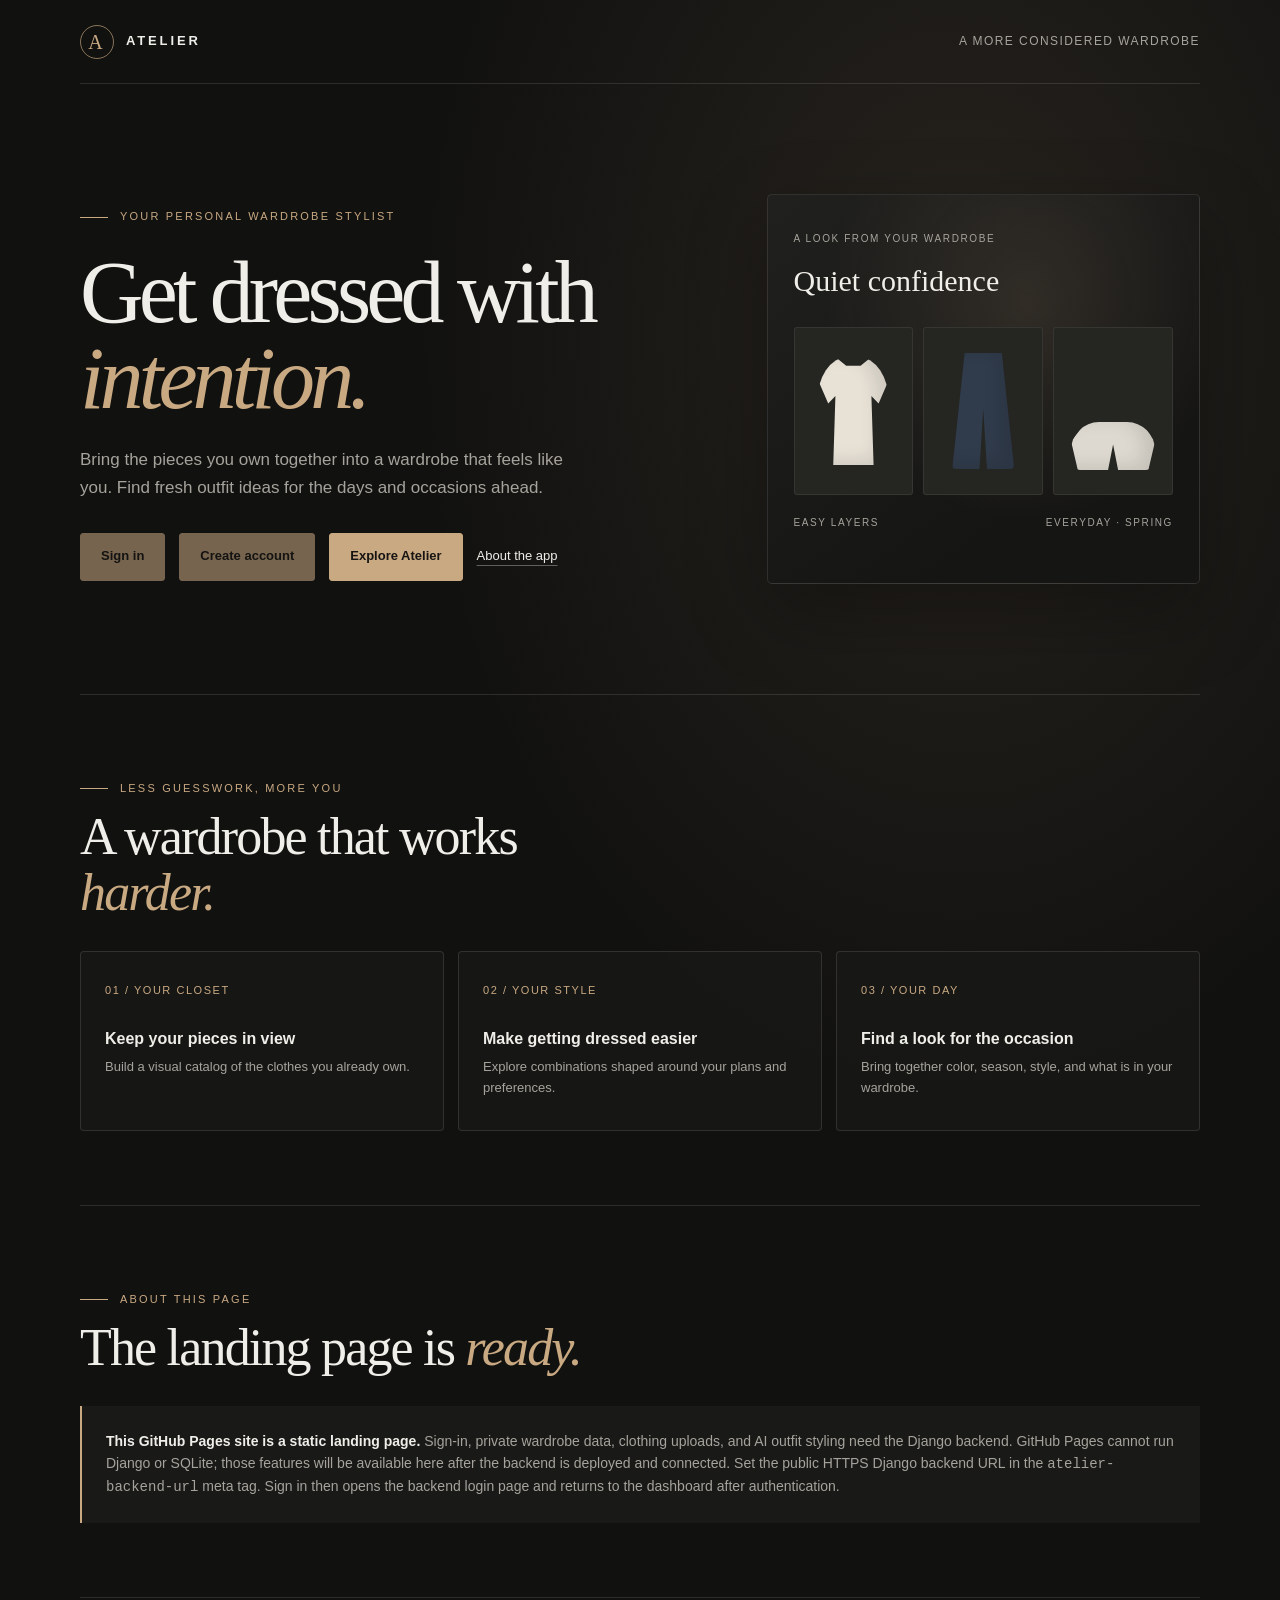
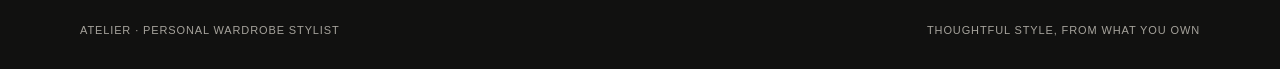
==== commit a92935b6: "Updated" ====
--- a/index.html
+++ b/index.html
@@ -351,6 +351,7 @@
                 </p>
                 <div class="actions">
                     <a class="button" href="#app-status" data-sign-in>Sign in</a>
+                    <a class="button" href="#app-status" data-register>Create account</a>
                     <a class="button" href="#experience">Explore Atelier</a>
                     <button class="button" type="button" data-pwa-install hidden>Install Atelier</button>
                     <a class="text-link" href="#app-status">About the app</a>
@@ -414,6 +415,7 @@
     <script>
         const installButton = document.querySelector('[data-pwa-install]');
         const signInLink = document.querySelector('[data-sign-in]');
+        const registerLink = document.querySelector('[data-register]');
         let installPrompt = null;
         const configuredBackendUrl = document
             .querySelector('meta[name="atelier-backend-url"]')
@@ -435,8 +437,11 @@
                     const loginUrl = new URL('/accounts/login/', backend.origin);
                     loginUrl.searchParams.set('next', '/dashboard/');
                     signInLink.href = loginUrl.href;
+                    registerLink.href = new URL('/accounts/register/', backend.origin).href;
                     signInLink.removeAttribute('aria-disabled');
                     signInLink.removeAttribute('title');
+                    registerLink.removeAttribute('aria-disabled');
+                    registerLink.removeAttribute('title');
                     loginReady = true;
                 }
             } catch (error) {
@@ -446,9 +451,18 @@
 
         if (!loginReady) {
             signInLink.href = '#app-status';
+            registerLink.href = '#app-status';
             signInLink.setAttribute('aria-disabled', 'true');
+            registerLink.setAttribute('aria-disabled', 'true');
             signInLink.title = 'Configure the public HTTPS Django backend URL to sign in.';
+            registerLink.title = 'Configure the public HTTPS Django backend URL to create an account.';
             signInLink.addEventListener('click', (event) => event.preventDefault());
+            registerLink.addEventListener('click', (event) => event.preventDefault());
+        }
+
+        if (['localhost', '127.0.0.1'].includes(location.hostname)) {
+            document.querySelector('link[rel="icon"]').href = '/static/wardrobe/icons/favicon.svg';
+            document.querySelector('link[rel="manifest"]').href = '/static/wardrobe/manifest.webmanifest';
         }
 
         const localServiceWorkerHost = ['localhost', '127.0.0.1'].includes(location.hostname);
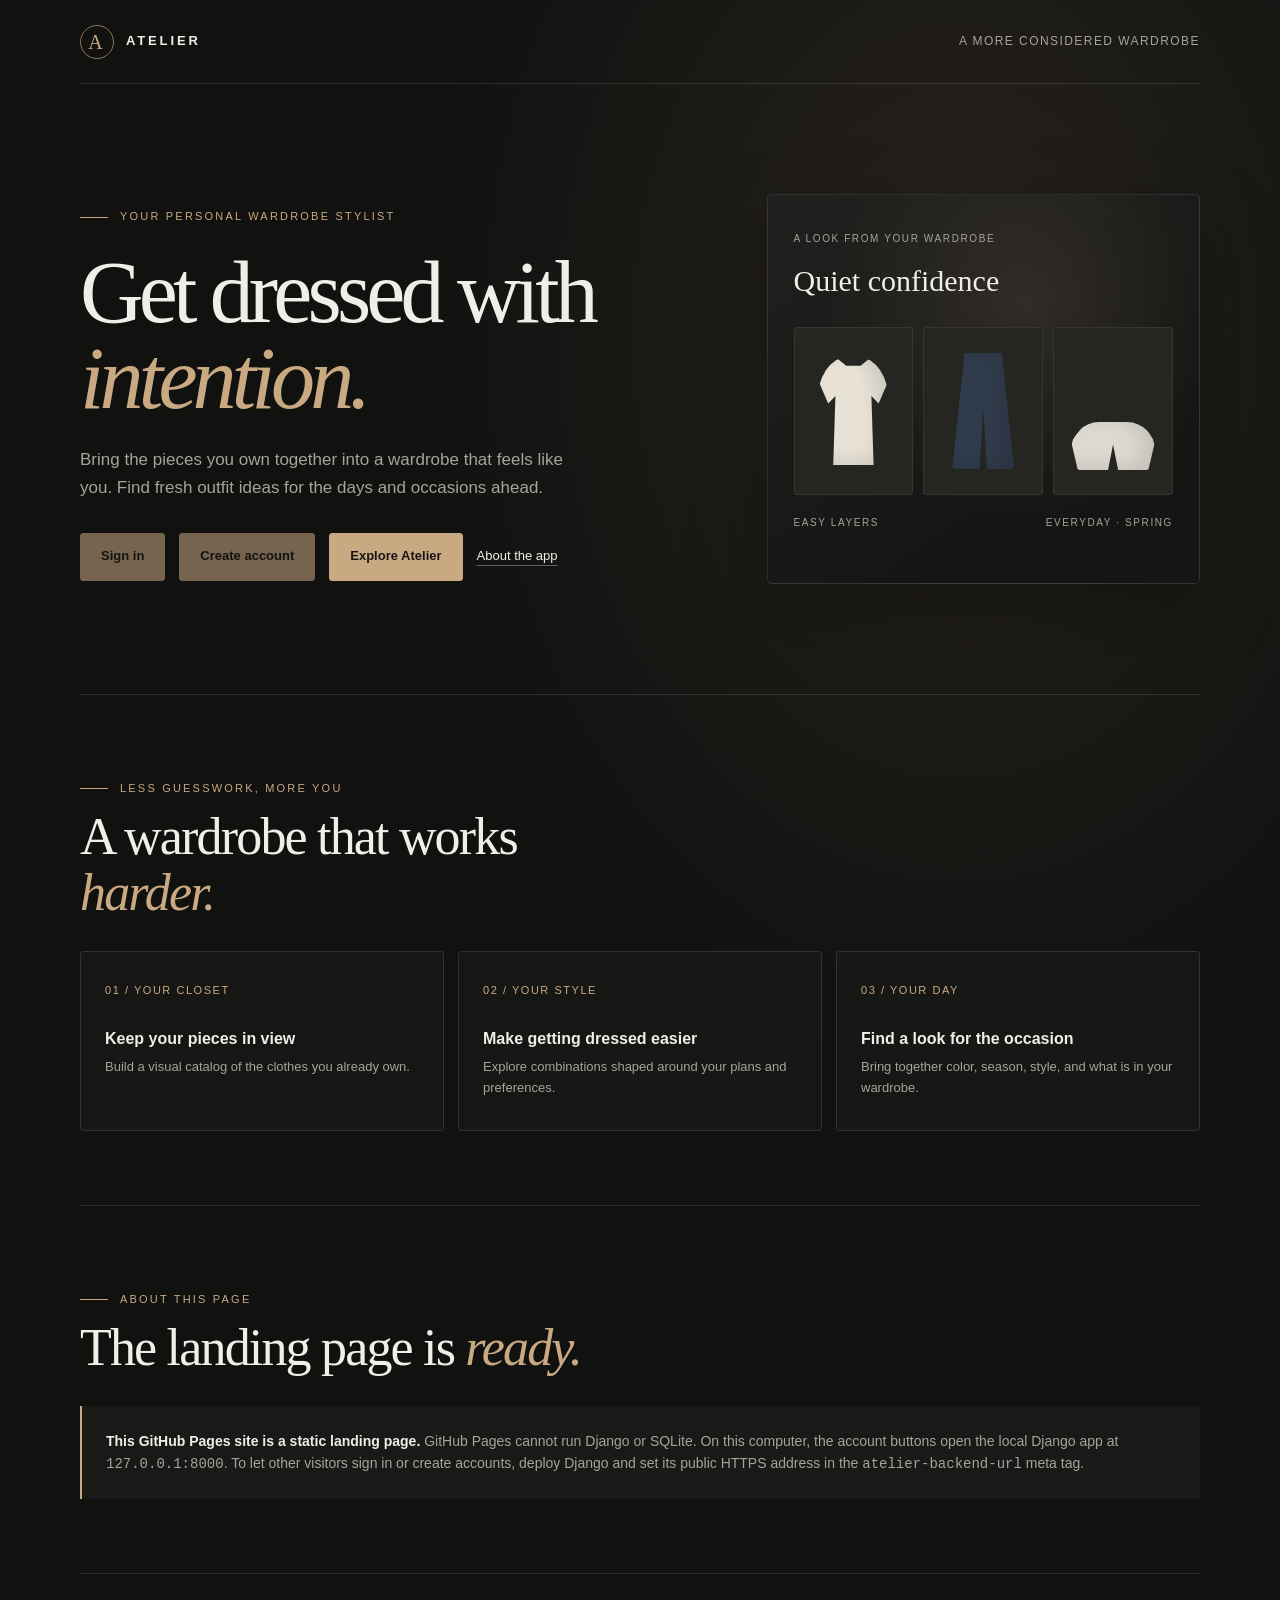
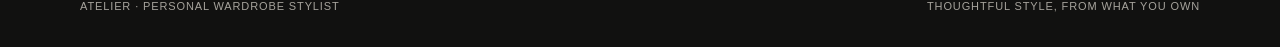
==== commit dfee42e7: "latest commit message" ====
--- a/index.html
+++ b/index.html
@@ -397,12 +397,10 @@
             <h2 class="section-heading" id="app-status-title">The landing page is <em>ready.</em></h2>
             <div class="backend-note" role="status">
                 <strong>This GitHub Pages site is a static landing page.</strong>
-                Sign-in, private wardrobe data, clothing uploads, and AI outfit styling
-                need the Django backend. GitHub Pages cannot run Django or SQLite; those
-                features will be available here after the backend is deployed and connected.
-                Set the public HTTPS Django backend URL in the
-                <code>atelier-backend-url</code> meta tag. Sign in then opens the backend
-                login page and returns to the dashboard after authentication.
+                GitHub Pages cannot run Django or SQLite. On this computer, the account
+                buttons open the local Django app at <code>127.0.0.1:8000</code>. To let
+                other visitors sign in or create accounts, deploy Django and set its public
+                HTTPS address in the <code>atelier-backend-url</code> meta tag.
             </div>
         </section>
     </main>
@@ -421,7 +419,8 @@
             .querySelector('meta[name="atelier-backend-url"]')
             .content.trim();
         const isLocalHost = ['localhost', '127.0.0.1'].includes(location.hostname);
-        const localBackendUrl = isLocalHost || location.protocol === 'file:'
+        const isThisProjectGitHubPages = location.hostname === 'dhanush7331.github.io';
+        const localBackendUrl = isLocalHost || location.protocol === 'file:' || isThisProjectGitHubPages
             ? 'http://127.0.0.1:8000'
             : '';
         const backendUrl = configuredBackendUrl || localBackendUrl;
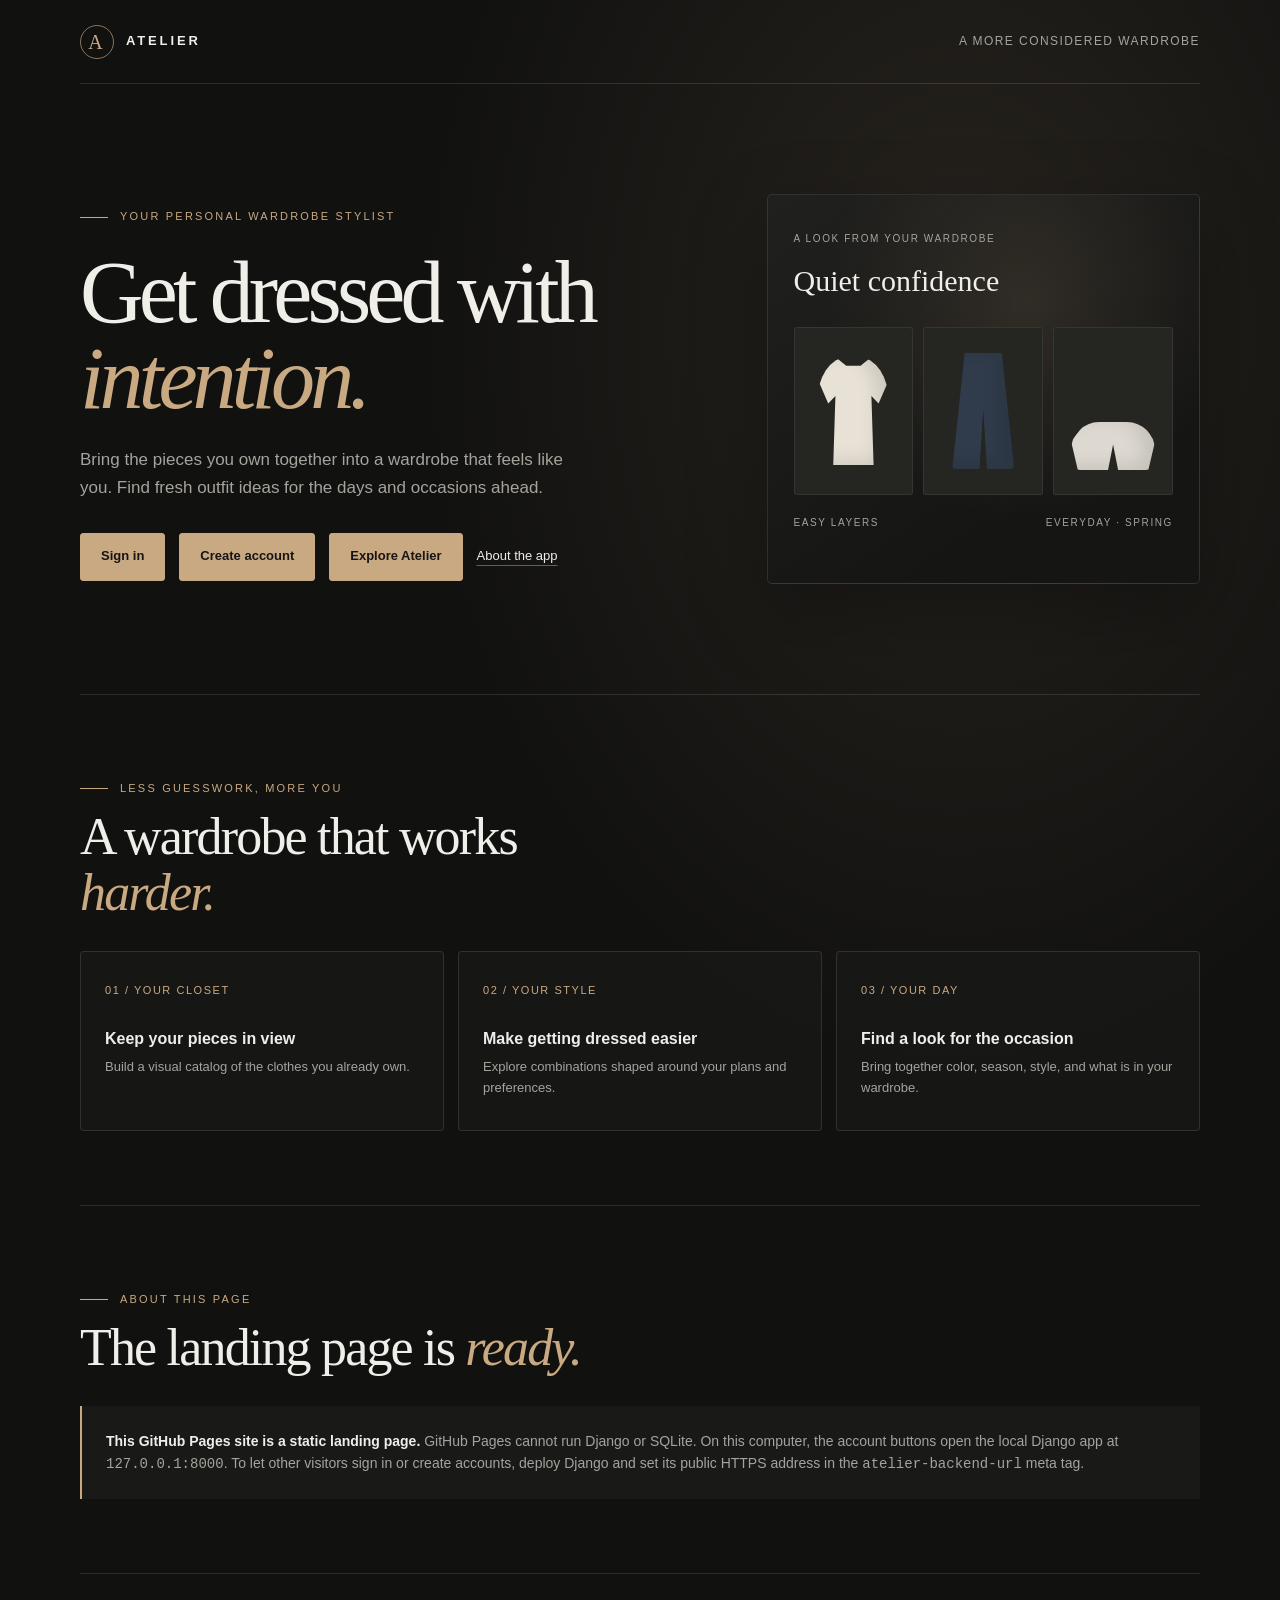
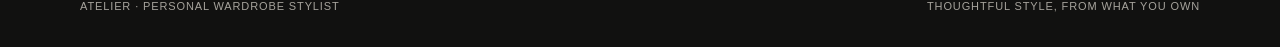
==== commit 8095424d: "updated" ====
--- a/index.html
+++ b/index.html
@@ -5,7 +5,7 @@
     <meta name="viewport" content="width=device-width, initial-scale=1">
     <meta name="theme-color" content="#111110">
     <meta name="description" content="A more considered wardrobe, with personal outfit ideas from Atelier.">
-    <meta name="atelier-backend-url" content="">
+    <meta name="atelier-backend-url" content="https://wardrobe-fawn-omega.vercel.app">
     <title>Atelier — Your wardrobe, with intention</title>
     <link rel="icon" type="image/svg+xml" href="./stylist/static/wardrobe/icons/favicon.svg">
     <link rel="manifest" type="application/manifest+json" href="./manifest.webmanifest">
@@ -419,11 +419,10 @@
             .querySelector('meta[name="atelier-backend-url"]')
             .content.trim();
         const isLocalHost = ['localhost', '127.0.0.1'].includes(location.hostname);
-        const isThisProjectGitHubPages = location.hostname === 'dhanush7331.github.io';
-        const localBackendUrl = isLocalHost || location.protocol === 'file:' || isThisProjectGitHubPages
+        const localBackendUrl = isLocalHost || location.protocol === 'file:'
             ? 'http://127.0.0.1:8000'
             : '';
-        const backendUrl = configuredBackendUrl || localBackendUrl;
+        const backendUrl = localBackendUrl || configuredBackendUrl;
         let loginReady = false;
 
         if (backendUrl) {
